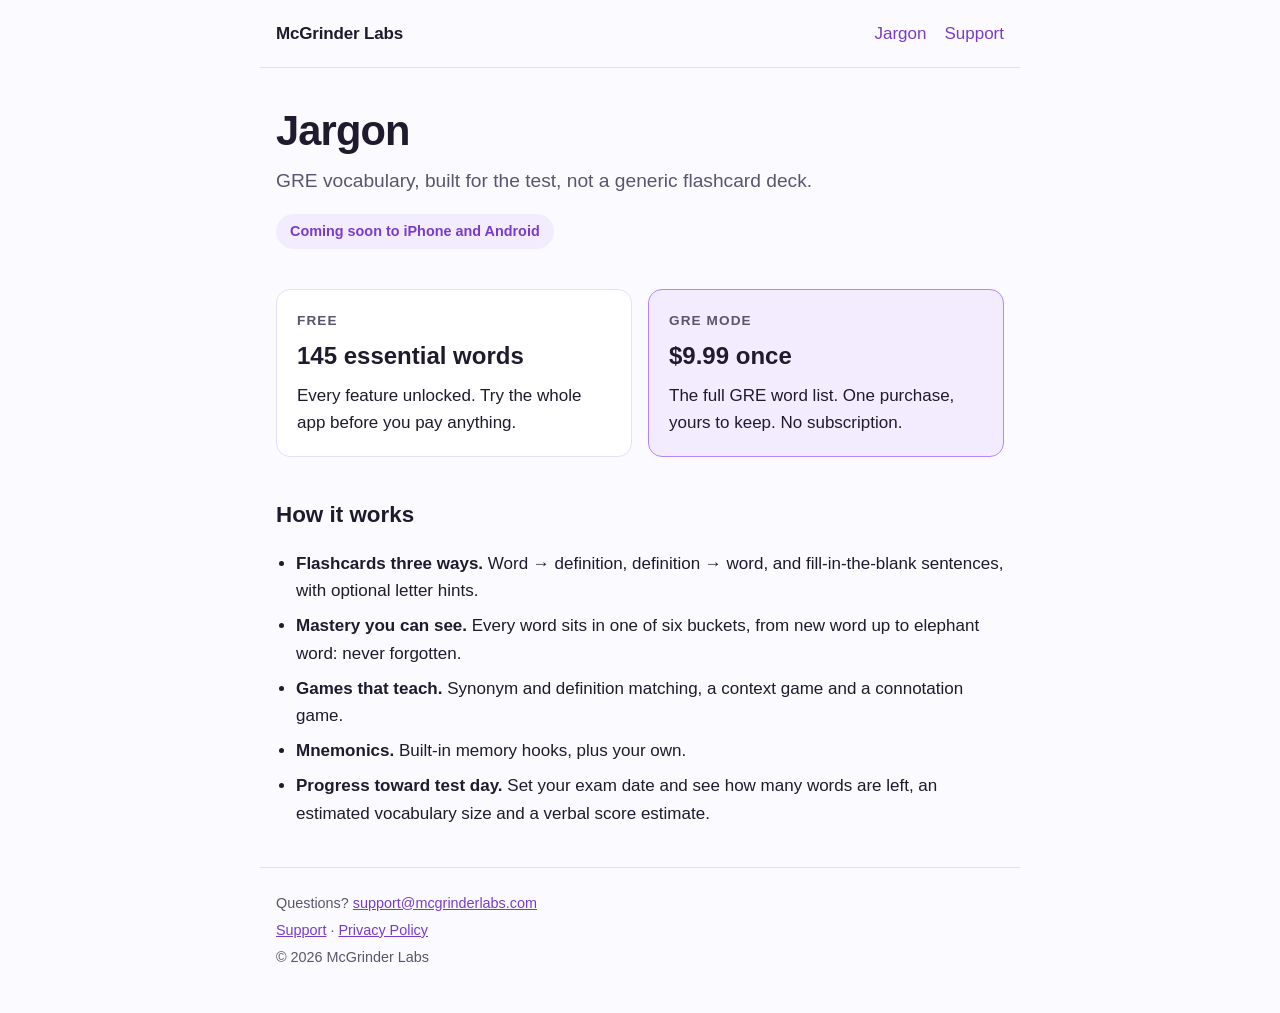
==== jargon/index.html @ d8cebddf "Add files via upload" ====
<!doctype html>
<html lang="en">
<head>
<meta charset="utf-8">
<meta name="viewport" content="width=device-width, initial-scale=1">
<title>Jargon — GRE Vocabulary</title>
<meta name="description" content="Jargon is a GRE vocabulary app. Free with 145 essential words; unlock GRE mode with a one-time $9.99 purchase. No subscription.">
<link rel="stylesheet" href="/style.css">
</head>
<body>
<header class="top">
  <a class="brand" href="/">McGrinder Labs</a>
  <nav><a href="/jargon/">Jargon</a><a href="/support/">Support</a></nav>
</header>

<main>
  <section class="hero">
    <h1>Jargon</h1>
    <p class="lede">GRE vocabulary, built for the test, not a generic flashcard deck.</p>
    <p class="badges"><!-- App Store and Google Play badges go here once Jargon is live --><span class="pill">Coming soon to iPhone and Android</span></p>
  </section>

  <section class="price">
    <div class="tier">
      <h3>Free</h3>
      <p class="big">145 essential words</p>
      <p>Every feature unlocked. Try the whole app before you pay anything.</p>
    </div>
    <div class="tier accent">
      <h3>GRE mode</h3>
      <p class="big">$9.99 once</p>
      <p>The full GRE word list. One purchase, yours to keep. No subscription.</p>
    </div>
  </section>

  <section>
    <h2>How it works</h2>
    <ul class="features">
      <li><strong>Flashcards three ways.</strong> Word → definition, definition → word, and fill-in-the-blank sentences, with optional letter hints.</li>
      <li><strong>Mastery you can see.</strong> Every word sits in one of six buckets, from new word up to elephant word: never forgotten.</li>
      <li><strong>Games that teach.</strong> Synonym and definition matching, a context game and a connotation game.</li>
      <li><strong>Mnemonics.</strong> Built-in memory hooks, plus your own.</li>
      <li><strong>Progress toward test day.</strong> Set your exam date and see how many words are left, an estimated vocabulary size and a verbal score estimate.</li>
    </ul>
  </section>

  <!-- Screenshots go here -->
</main>

<footer>
  <p>Questions? <a href="mailto:support@mcgrinderlabs.com">support@mcgrinderlabs.com</a></p>
  <p><a href="/support/">Support</a> · <a href="/privacy/">Privacy Policy</a></p>
  <p>© 2026 McGrinder Labs</p>
</footer>
</body>
</html>
---- style.css ----
:root {
  --ink: #1f1a2e;
  --muted: #5b5470;
  --bg: #fbfaff;
  --card: #ffffff;
  --line: #e6e0f5;
  --brand: #783ccc;
  --brand-soft: #b484fc;
  --tint: #f3ecff;
}
@media (prefers-color-scheme: dark) {
  :root {
    --ink: #f1edf9;
    --muted: #b6aecb;
    --bg: #15121d;
    --card: #1e1a29;
    --line: #322b44;
    --brand: #c4a0ff;
    --brand-soft: #b484fc;
    --tint: #261f36;
  }
}
* { box-sizing: border-box; }
html { -webkit-text-size-adjust: 100%; }
body {
  margin: 0;
  background: var(--bg);
  color: var(--ink);
  font: 17px/1.6 -apple-system, BlinkMacSystemFont, "Segoe UI", Roboto, Helvetica, Arial, sans-serif;
}
a { color: var(--brand); }
.top, main, footer { max-width: 760px; margin: 0 auto; padding: 0 16px; }
.top {
  display: flex; justify-content: space-between; align-items: center;
  padding-top: 20px; padding-bottom: 20px; border-bottom: 1px solid var(--line);
}
.brand { font-weight: 700; text-decoration: none; color: var(--ink); letter-spacing: -0.01em; }
.top nav a { margin-left: 18px; text-decoration: none; font-weight: 500; }
section { margin: 40px 0; }
.hero h1 { font-size: 2.6rem; line-height: 1.1; margin: 0 0 12px; letter-spacing: -0.02em; }
.lede { font-size: 1.2rem; color: var(--muted); margin: 0 0 12px; }
h2 { font-size: 1.4rem; margin: 0 0 12px; }
.card {
  display: block; text-decoration: none; color: inherit;
  background: var(--card); border: 1px solid var(--line); border-left: 6px solid var(--brand-soft);
  border-radius: 14px; padding: 24px; transition: border-color .15s;
}
.card:hover { border-color: var(--brand); }
.card h2 { color: var(--brand); }
.card p { margin: 0 0 12px; }
.more { font-weight: 600; color: var(--brand); }
.soon ul, .features { padding-left: 20px; }
.soon li, .features li { margin-bottom: 8px; }
.pill {
  display: inline-block; background: var(--tint); color: var(--brand);
  border-radius: 999px; padding: 6px 14px; font-size: .9rem; font-weight: 600;
}
.price { display: grid; grid-template-columns: 1fr 1fr; gap: 16px; }
.tier { background: var(--card); border: 1px solid var(--line); border-radius: 14px; padding: 20px; }
.tier.accent { background: var(--tint); border-color: var(--brand-soft); }
.tier h3 { margin: 0; font-size: .85rem; text-transform: uppercase; letter-spacing: .08em; color: var(--muted); }
.tier .big { font-size: 1.5rem; font-weight: 700; margin: 6px 0; }
.tier p { margin: 0; }
.faq details { border-bottom: 1px solid var(--line); padding: 12px 0; }
.faq summary { cursor: pointer; font-weight: 600; }
.faq details p { margin: 8px 0 0; color: var(--muted); }
footer {
  border-top: 1px solid var(--line); padding-top: 20px; padding-bottom: 40px;
  color: var(--muted); font-size: .9rem;
}
footer p { margin: 4px 0; }
@media (max-width: 560px) {
  .price { grid-template-columns: 1fr; }
  .hero h1 { font-size: 2rem; }
}
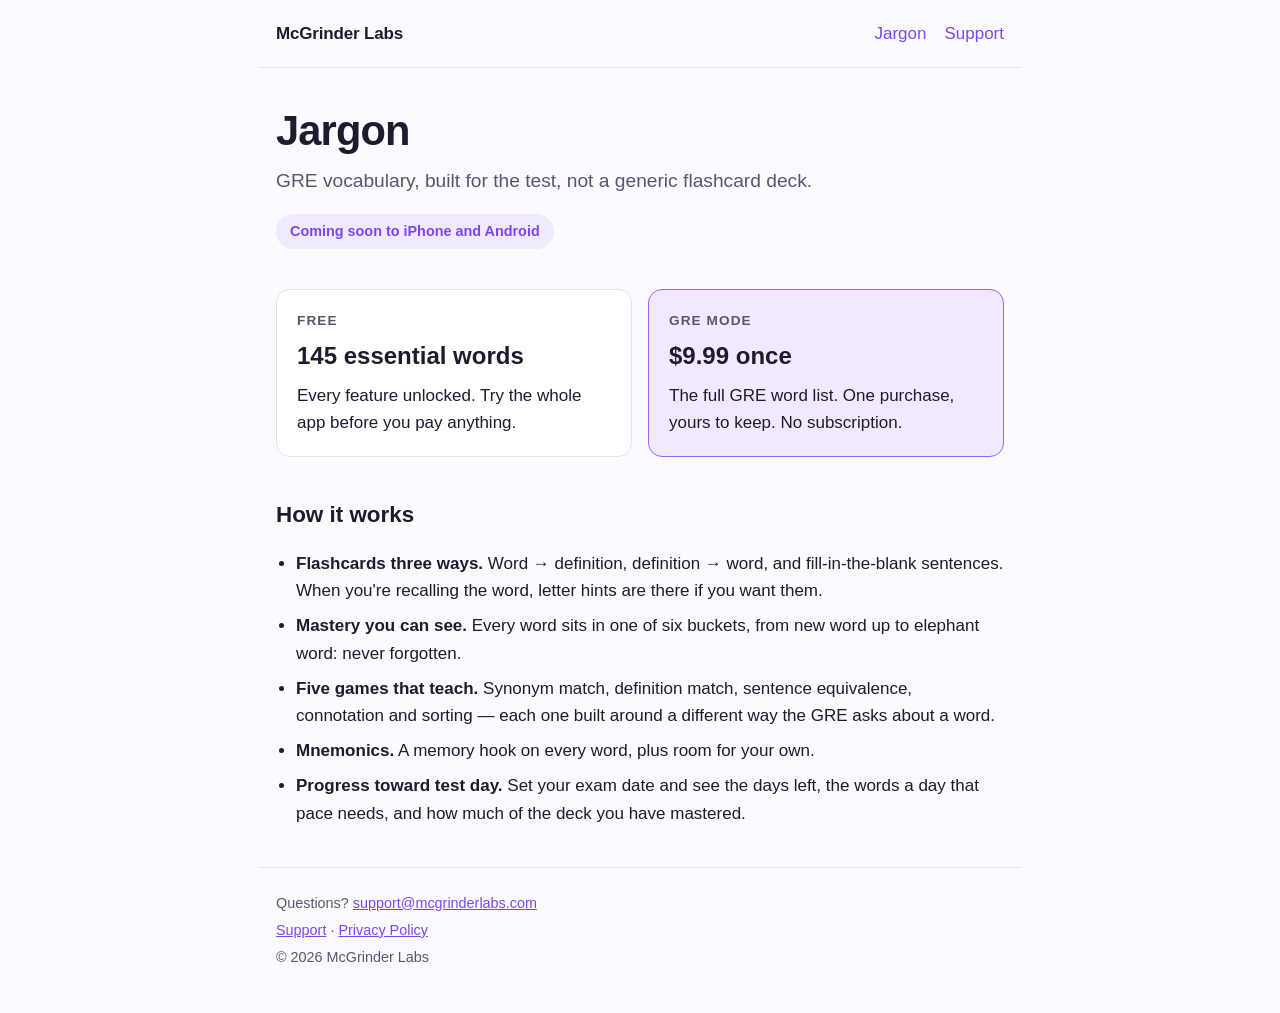
==== commit ff9d478a: "Correct Jargon feature claims; match brand purple to the app icon" ====
--- a/jargon/index.html
+++ b/jargon/index.html
@@ -36,11 +36,11 @@
   <section>
     <h2>How it works</h2>
     <ul class="features">
-      <li><strong>Flashcards three ways.</strong> Word → definition, definition → word, and fill-in-the-blank sentences, with optional letter hints.</li>
+      <li><strong>Flashcards three ways.</strong> Word &rarr; definition, definition &rarr; word, and fill-in-the-blank sentences. When you're recalling the word, letter hints are there if you want them.</li>
       <li><strong>Mastery you can see.</strong> Every word sits in one of six buckets, from new word up to elephant word: never forgotten.</li>
-      <li><strong>Games that teach.</strong> Synonym and definition matching, a context game and a connotation game.</li>
-      <li><strong>Mnemonics.</strong> Built-in memory hooks, plus your own.</li>
-      <li><strong>Progress toward test day.</strong> Set your exam date and see how many words are left, an estimated vocabulary size and a verbal score estimate.</li>
+      <li><strong>Five games that teach.</strong> Synonym match, definition match, sentence equivalence, connotation and sorting &mdash; each one built around a different way the GRE asks about a word.</li>
+      <li><strong>Mnemonics.</strong> A memory hook on every word, plus room for your own.</li>
+      <li><strong>Progress toward test day.</strong> Set your exam date and see the days left, the words a day that pace needs, and how much of the deck you have mastered.</li>
     </ul>
   </section>
 
--- a/style.css
+++ b/style.css
@@ -4,9 +4,9 @@
   --bg: #fbfaff;
   --card: #ffffff;
   --line: #e6e0f5;
-  --brand: #783ccc;
-  --brand-soft: #b484fc;
-  --tint: #f3ecff;
+  --brand: #7d46f5;
+  --brand-soft: #9961fc;
+  --tint: #f1eaff;
 }
 @media (prefers-color-scheme: dark) {
   :root {
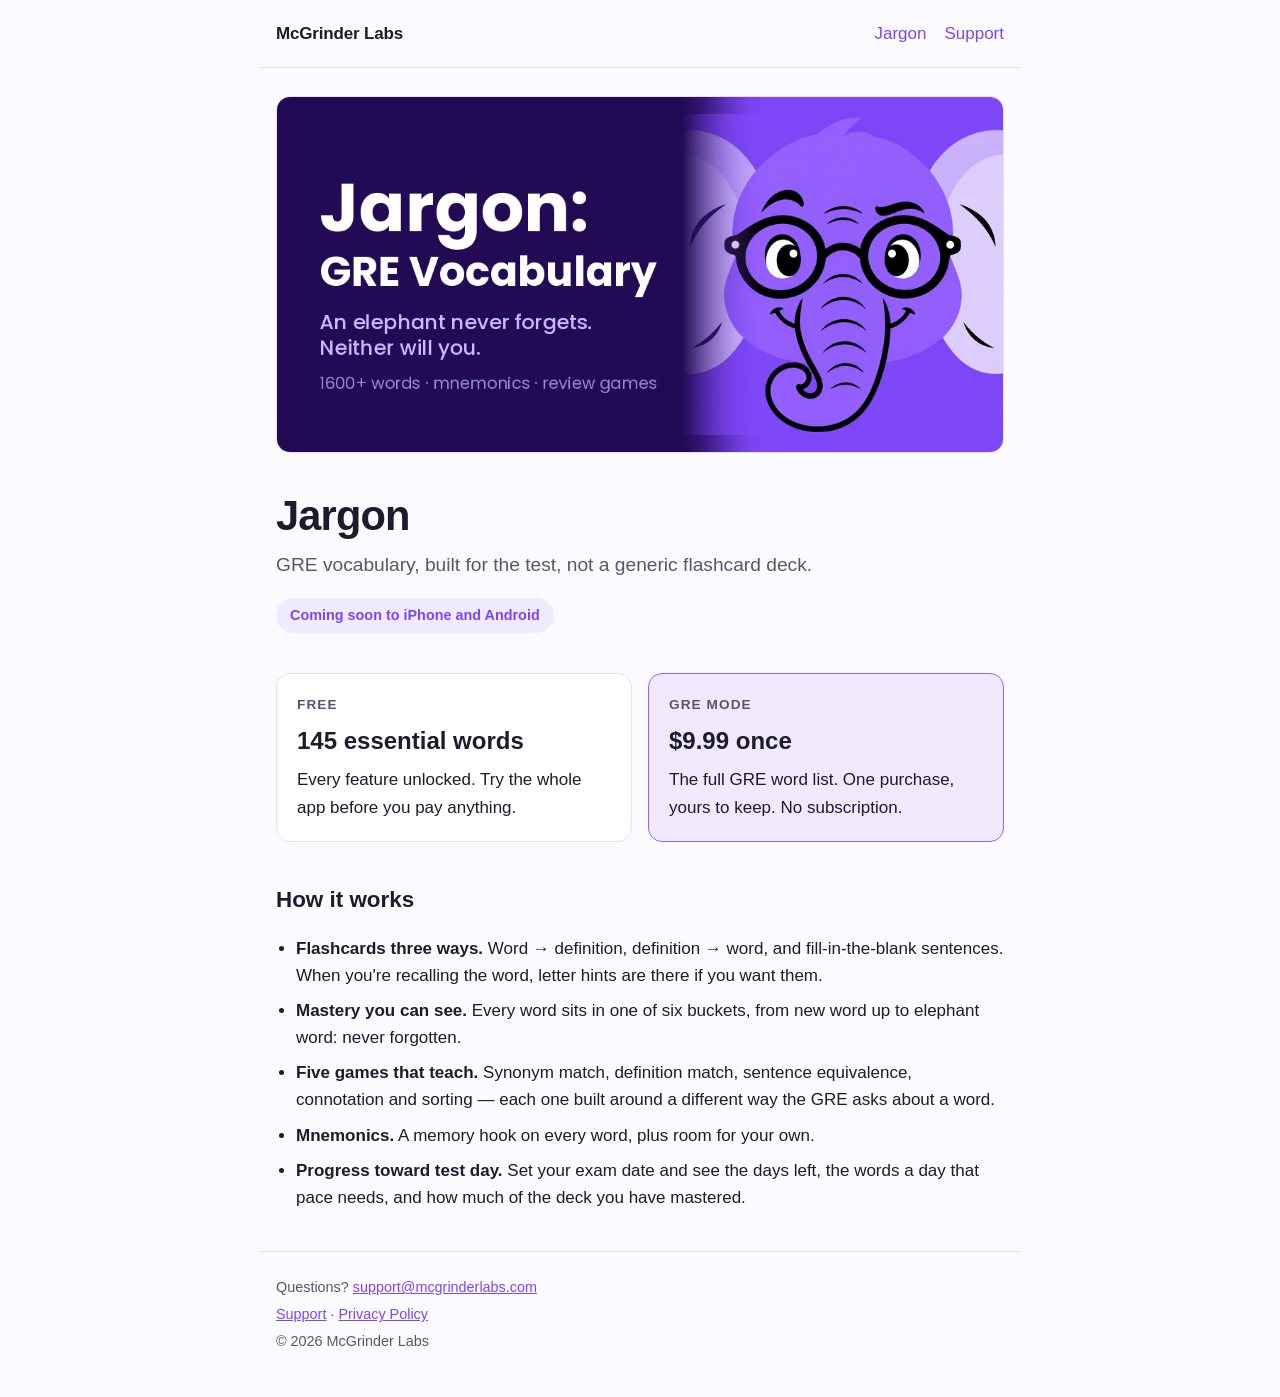
==== commit 1723b5e5: "Add the Jargon artwork, favicons and social preview tags Every page had no og:image, so a shared lin" ====
--- a/jargon/index.html
+++ b/jargon/index.html
@@ -5,6 +5,20 @@
 <meta name="viewport" content="width=device-width, initial-scale=1">
 <title>Jargon — GRE Vocabulary</title>
 <meta name="description" content="Jargon is a GRE vocabulary app. Free with 145 essential words; unlock GRE mode with a one-time $9.99 purchase. No subscription.">
+<link rel="icon" href="/img/jargon-icon-512.png">
+<link rel="apple-touch-icon" href="/img/jargon-icon-512.png">
+<meta property="og:type" content="website">
+<meta property="og:site_name" content="McGrinder Labs">
+<meta property="og:title" content="Jargon: GRE Vocabulary">
+<meta property="og:description" content="An elephant never forgets. Neither will you. 1600+ words, mnemonics and review games, built for the GRE.">
+<meta property="og:url" content="https://mcgrinderlabs.com/jargon/">
+<meta property="og:image" content="https://mcgrinderlabs.com/img/jargon-banner.png">
+<meta property="og:image:width" content="1024">
+<meta property="og:image:height" content="500">
+<meta name="twitter:card" content="summary_large_image">
+<meta name="twitter:title" content="Jargon: GRE Vocabulary">
+<meta name="twitter:description" content="An elephant never forgets. Neither will you. 1600+ words, mnemonics and review games, built for the GRE.">
+<meta name="twitter:image" content="https://mcgrinderlabs.com/img/jargon-banner.png">
 <link rel="stylesheet" href="/style.css">
 </head>
 <body>
@@ -14,6 +28,10 @@
 </header>
 
 <main>
+  <img class="banner" src="/img/jargon-banner.png"
+       alt="Jargon: GRE Vocabulary. An elephant never forgets. Neither will you."
+       width="1024" height="500">
+
   <section class="hero">
     <h1>Jargon</h1>
     <p class="lede">GRE vocabulary, built for the test, not a generic flashcard deck.</p>
--- a/style.css
+++ b/style.css
@@ -73,3 +73,9 @@
   .price { grid-template-columns: 1fr; }
   .hero h1 { font-size: 2rem; }
 }
+
+.banner {
+  display: block; width: 100%; height: auto;
+  border-radius: 14px; margin: 28px 0 8px;
+  border: 1px solid var(--line);
+}
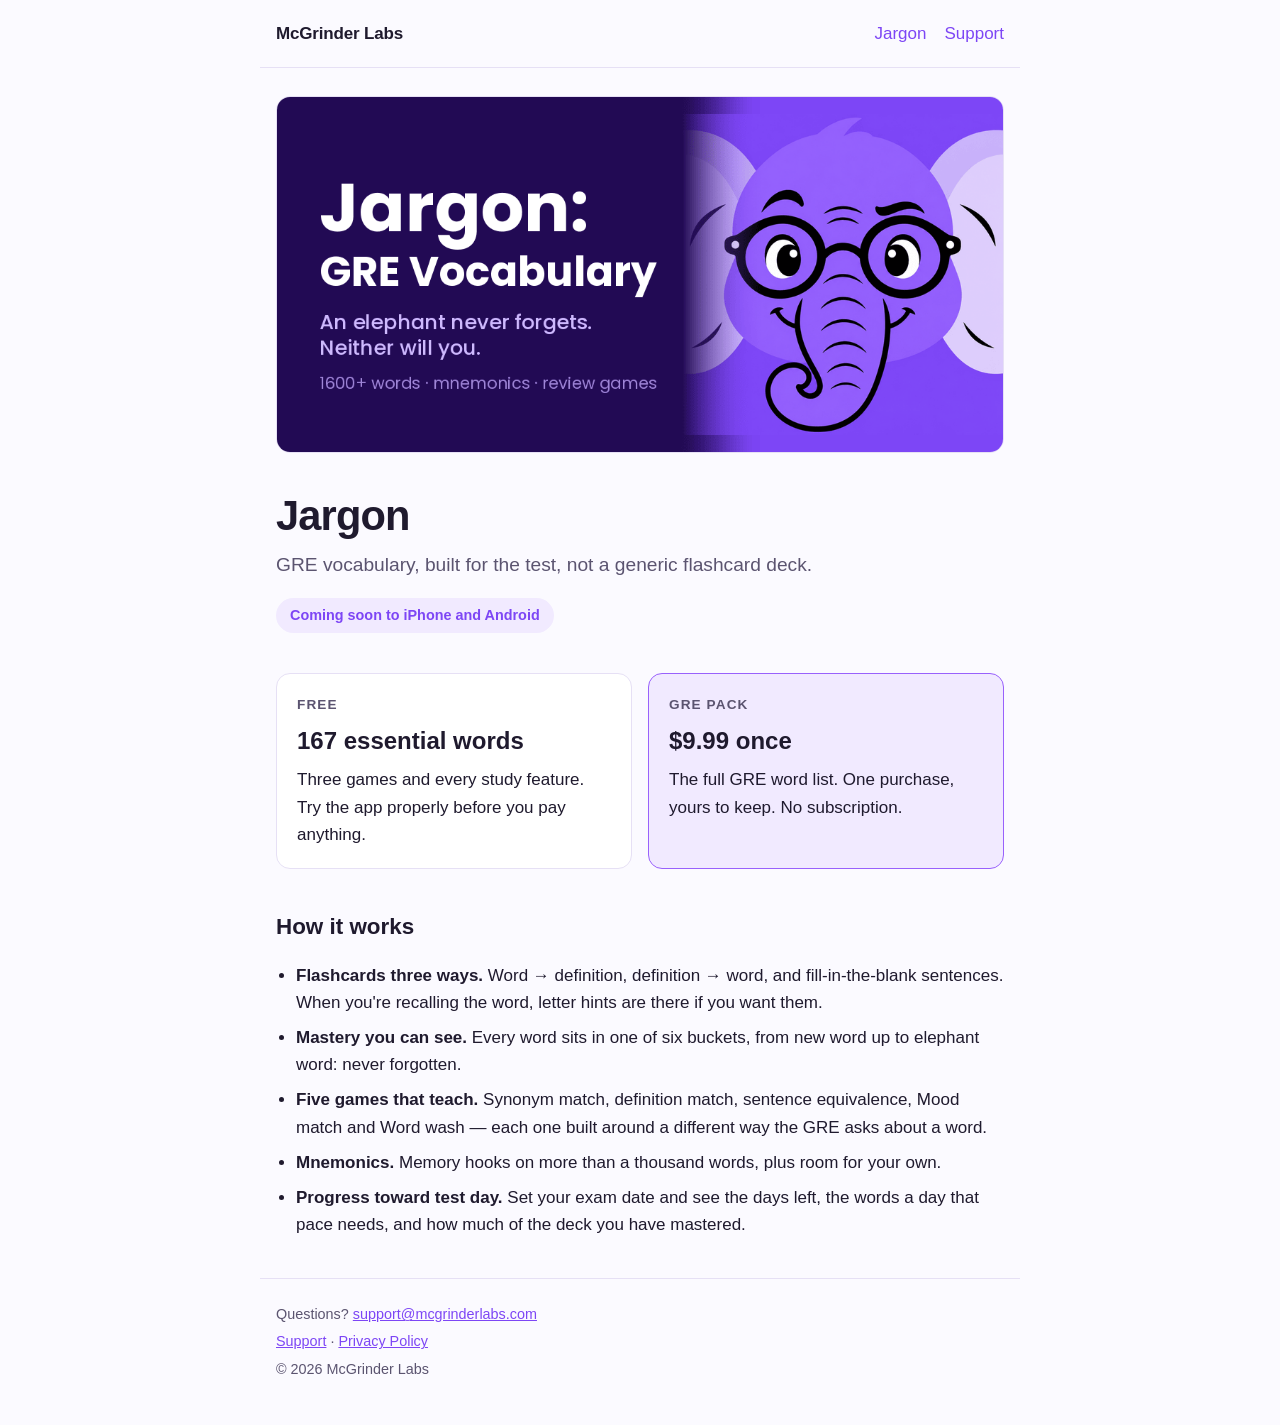
==== commit b3764e5e: "Correct free-tier claims, game names and pack naming" ====
--- a/jargon/index.html
+++ b/jargon/index.html
@@ -4,7 +4,7 @@
 <meta charset="utf-8">
 <meta name="viewport" content="width=device-width, initial-scale=1">
 <title>Jargon — GRE Vocabulary</title>
-<meta name="description" content="Jargon is a GRE vocabulary app. Free with 145 essential words; unlock GRE mode with a one-time $9.99 purchase. No subscription.">
+<meta name="description" content="Jargon is a GRE vocabulary app. Free with 167 essential words; unlock the GRE Pack with a one-time $9.99 purchase. No subscription.">
 <link rel="icon" href="/img/jargon-icon-512.png">
 <link rel="apple-touch-icon" href="/img/jargon-icon-512.png">
 <meta property="og:type" content="website">
@@ -41,11 +41,11 @@
   <section class="price">
     <div class="tier">
       <h3>Free</h3>
-      <p class="big">145 essential words</p>
-      <p>Every feature unlocked. Try the whole app before you pay anything.</p>
+      <p class="big">167 essential words</p>
+      <p>Three games and every study feature. Try the app properly before you pay anything.</p>
     </div>
     <div class="tier accent">
-      <h3>GRE mode</h3>
+      <h3>GRE Pack</h3>
       <p class="big">$9.99 once</p>
       <p>The full GRE word list. One purchase, yours to keep. No subscription.</p>
     </div>
@@ -56,8 +56,8 @@
     <ul class="features">
       <li><strong>Flashcards three ways.</strong> Word &rarr; definition, definition &rarr; word, and fill-in-the-blank sentences. When you're recalling the word, letter hints are there if you want them.</li>
       <li><strong>Mastery you can see.</strong> Every word sits in one of six buckets, from new word up to elephant word: never forgotten.</li>
-      <li><strong>Five games that teach.</strong> Synonym match, definition match, sentence equivalence, connotation and sorting &mdash; each one built around a different way the GRE asks about a word.</li>
-      <li><strong>Mnemonics.</strong> A memory hook on every word, plus room for your own.</li>
+      <li><strong>Five games that teach.</strong> Synonym match, definition match, sentence equivalence, Mood match and Word wash &mdash; each one built around a different way the GRE asks about a word.</li>
+      <li><strong>Mnemonics.</strong> Memory hooks on more than a thousand words, plus room for your own.</li>
       <li><strong>Progress toward test day.</strong> Set your exam date and see the days left, the words a day that pace needs, and how much of the deck you have mastered.</li>
     </ul>
   </section>
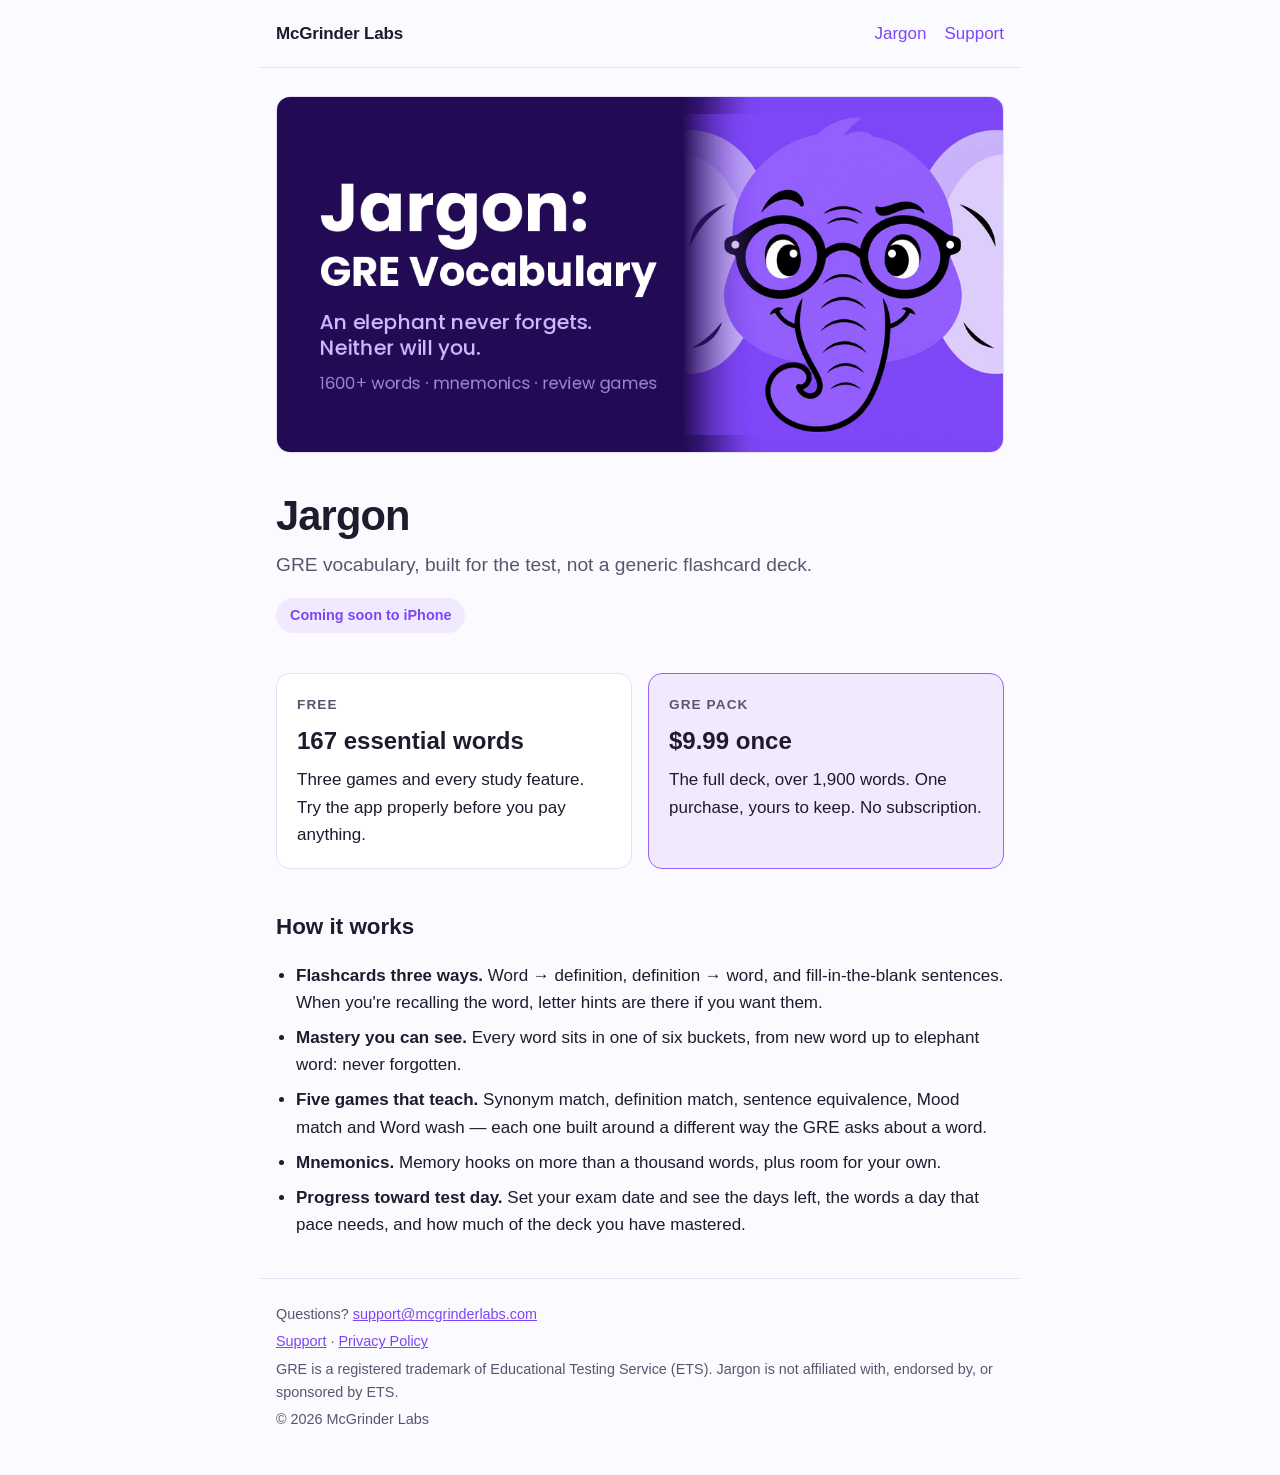
==== commit 67f5251c: "Correct the privacy claim about network requests, add ETS disclaimer, iPhone-only at launch" ====
--- a/jargon/index.html
+++ b/jargon/index.html
@@ -35,7 +35,7 @@
   <section class="hero">
     <h1>Jargon</h1>
     <p class="lede">GRE vocabulary, built for the test, not a generic flashcard deck.</p>
-    <p class="badges"><!-- App Store and Google Play badges go here once Jargon is live --><span class="pill">Coming soon to iPhone and Android</span></p>
+    <p class="badges"><!-- App Store and Google Play badges go here once Jargon is live --><span class="pill">Coming soon to iPhone</span></p>
   </section>
 
   <section class="price">
@@ -47,7 +47,7 @@
     <div class="tier accent">
       <h3>GRE Pack</h3>
       <p class="big">$9.99 once</p>
-      <p>The full GRE word list. One purchase, yours to keep. No subscription.</p>
+      <p>The full deck, over 1,900 words. One purchase, yours to keep. No subscription.</p>
     </div>
   </section>
 
@@ -68,6 +68,7 @@
 <footer>
   <p>Questions? <a href="mailto:support@mcgrinderlabs.com">support@mcgrinderlabs.com</a></p>
   <p><a href="/support/">Support</a> · <a href="/privacy/">Privacy Policy</a></p>
+  <p>GRE is a registered trademark of Educational Testing Service (ETS). Jargon is not affiliated with, endorsed by, or sponsored by ETS.</p>
   <p>© 2026 McGrinder Labs</p>
 </footer>
 </body>
